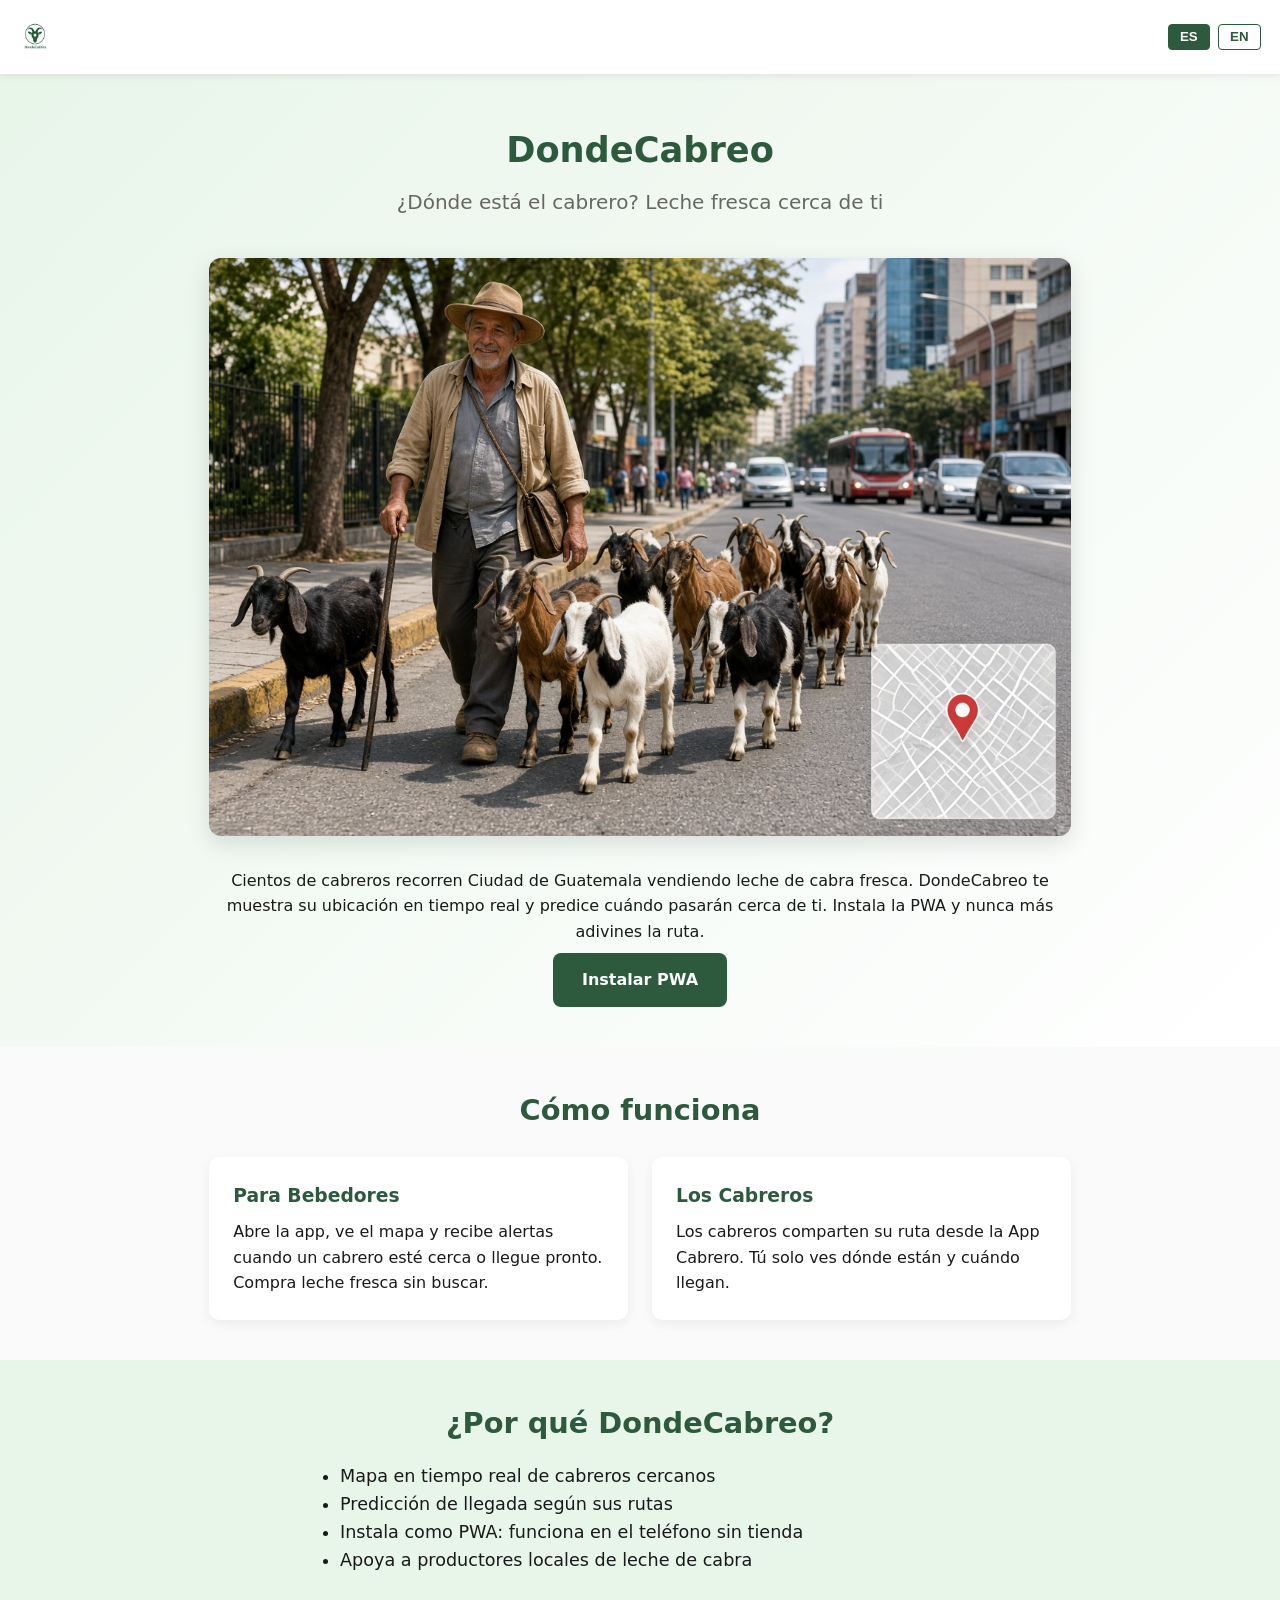
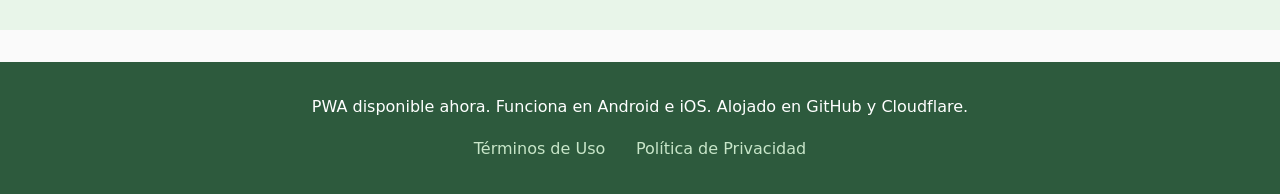
==== index.html @ 41008b91 "Initial website" ====
<!DOCTYPE html>
<html lang="es">
<head>
  <meta charset="UTF-8">
  <meta name="viewport" content="width=device-width, initial-scale=1.0">
  <title>DondeCabreo – Encuentra leche de cabra fresca cerca de ti</title>
  <meta name="description" content="DondeCabreo te muestra dónde están los cabreros en Ciudad de Guatemala y predice cuándo estarán cerca para comprar leche de cabra fresca.">
  <link rel="stylesheet" href="styles.css">
</head>
<body>
  <header>
    <div class="header-inner">
      <img src="imagine_images/Z5g5p.jpg" alt="DondeCabreo" class="logo">
      <div class="lang-switch">
        <button data-lang="es" class="active">ES</button>
        <button data-lang="en">EN</button>
      </div>
    </div>
  </header>

  <section class="hero">
    <div class="container">
      <h1 data-i18n="title">DondeCabreo</h1>
      <p class="subtitle" data-i18n="subtitle">¿Dónde está el cabrero? Leche fresca cerca de ti</p>
      <img src="imagine_images/bJHSn.jpg" alt="Cabrero con su rebaño en Ciudad de Guatemala" class="hero-img">
      <p data-i18n="heroText">Cientos de cabreros recorren Ciudad de Guatemala vendiendo leche de cabra fresca. DondeCabreo te muestra su ubicación en tiempo real y predice cuándo pasarán cerca de ti. Instala la PWA y nunca más adivines la ruta.</p>
      <a href="https://dondecabreo.app" class="cta" data-i18n="ctaDownload" target="_blank" rel="noopener">Instalar PWA</a>
      <!-- Actualiza el enlace de arriba a la URL real de tu PWA -->
    </div>
  </section>

  <section>
    <div class="container">
      <h2 data-i18n="howTitle">Cómo funciona</h2>
      <div class="cards">
        <div class="card">
          <h3 data-i18n="forDrinkers">Para Bebedores</h3>
          <p data-i18n="forDrinkersText">Abre la app, ve el mapa y recibe alertas cuando un cabrero esté cerca o llegue pronto. Compra leche fresca sin buscar.</p>
        </div>
        <div class="card">
          <h3 data-i18n="forCabreros">Los Cabreros</h3>
          <p data-i18n="forCabrerosText">Los cabreros comparten su ruta desde la App Cabrero. Tú solo ves dónde están y cuándo llegan.</p>
        </div>
      </div>
    </div>
  </section>

  <section style="background: var(--accent);">
    <div class="container">
      <h2 data-i18n="benefitsTitle">¿Por qué DondeCabreo?</h2>
      <ul id="benefits-list" style="max-width: 600px; margin: 1rem auto; font-size: 1.1rem;">
        <li>Mapa en tiempo real de cabreros cercanos</li>
        <li>Predicción de llegada según sus rutas</li>
        <li>Instala como PWA: funciona en el teléfono sin tienda</li>
        <li>Apoya a productores locales de leche de cabra</li>
      </ul>
    </div>
  </section>

  <footer>
    <div class="container">
      <p data-i18n="footerNote">PWA disponible ahora. Funciona en Android e iOS. Alojado en GitHub y Cloudflare.</p>
      <p style="margin-top: 1rem;">
        <a href="terms.html" data-i18n="termsLink">Términos de Uso</a>
        <a href="privacy.html" data-i18n="privacyLink">Política de Privacidad</a>
      </p>
    </div>
  </footer>

  <script src="script.js"></script>
</body>
</html>
---- styles.css ----
/* DondeCabreo - Simple responsive styles */
:root {
  --primary: #2d5a3d;
  --primary-light: #4a7c59;
  --accent: #e8f5e9;
  --text: #1a1a1a;
  --bg: #fafafa;
  --white: #ffffff;
  --gray: #666;
}

* { box-sizing: border-box; margin: 0; padding: 0; }
body {
  font-family: system-ui, -apple-system, Segoe UI, Roboto, sans-serif;
  line-height: 1.6;
  color: var(--text);
  background: var(--bg);
}
.container { max-width: 900px; margin: 0 auto; padding: 0 1.2rem; }
header {
  background: var(--white);
  box-shadow: 0 2px 8px rgba(0,0,0,0.08);
  position: sticky; top: 0; z-index: 100;
}
.header-inner {
  display: flex; align-items: center; justify-content: space-between;
  padding: 0.8rem 1.2rem;
}
.logo { height: 48px; width: auto; }
.lang-switch { display: flex; gap: 0.5rem; }
.lang-switch button {
  background: transparent; border: 1px solid var(--primary);
  color: var(--primary); padding: 0.3rem 0.7rem; border-radius: 4px;
  cursor: pointer; font-weight: 600;
}
.lang-switch button.active { background: var(--primary); color: white; }
.hero {
  background: linear-gradient(135deg, var(--accent) 0%, #fff 100%);
  padding: 3rem 0 2rem;
  text-align: center;
}
.hero img.hero-img {
  max-width: 100%; height: auto; border-radius: 12px;
  box-shadow: 0 8px 24px rgba(0,0,0,0.12); margin: 1.5rem 0;
}
h1 { font-size: 2.2rem; color: var(--primary); margin-bottom: 0.5rem; }
.subtitle { font-size: 1.25rem; color: var(--gray); margin-bottom: 1rem; }
.cta {
  display: inline-block; background: var(--primary); color: white;
  padding: 0.9rem 1.8rem; border-radius: 8px; text-decoration: none;
  font-weight: 600; margin: 0.5rem; transition: background 0.2s;
}
.cta:hover { background: var(--primary-light); }
section { padding: 2.5rem 0; }
h2 { font-size: 1.8rem; color: var(--primary); margin-bottom: 1rem; text-align: center; }
.cards { display: grid; grid-template-columns: 1fr; gap: 1.5rem; margin-top: 1.5rem; }
@media (min-width: 640px) { .cards { grid-template-columns: 1fr 1fr; } }
.card {
  background: white; padding: 1.5rem; border-radius: 10px;
  box-shadow: 0 4px 12px rgba(0,0,0,0.06);
}
.card h3 { color: var(--primary); margin-bottom: 0.5rem; }
footer {
  background: var(--primary); color: white; text-align: center;
  padding: 2rem 1rem; margin-top: 2rem;
}
footer a { color: #c8e6c9; text-decoration: none; margin: 0 0.8rem; }
footer a:hover { text-decoration: underline; }
.legal { max-width: 800px; margin: 2rem auto; padding: 0 1.2rem; }
.legal h1 { font-size: 1.8rem; }
.legal h2 { font-size: 1.3rem; text-align: left; margin: 1.5rem 0 0.5rem; }
.legal p, .legal ul { margin-bottom: 1rem; }
.legal ul { padding-left: 1.5rem; }
.note { font-size: 0.9rem; color: var(--gray); margin-top: 2rem; }
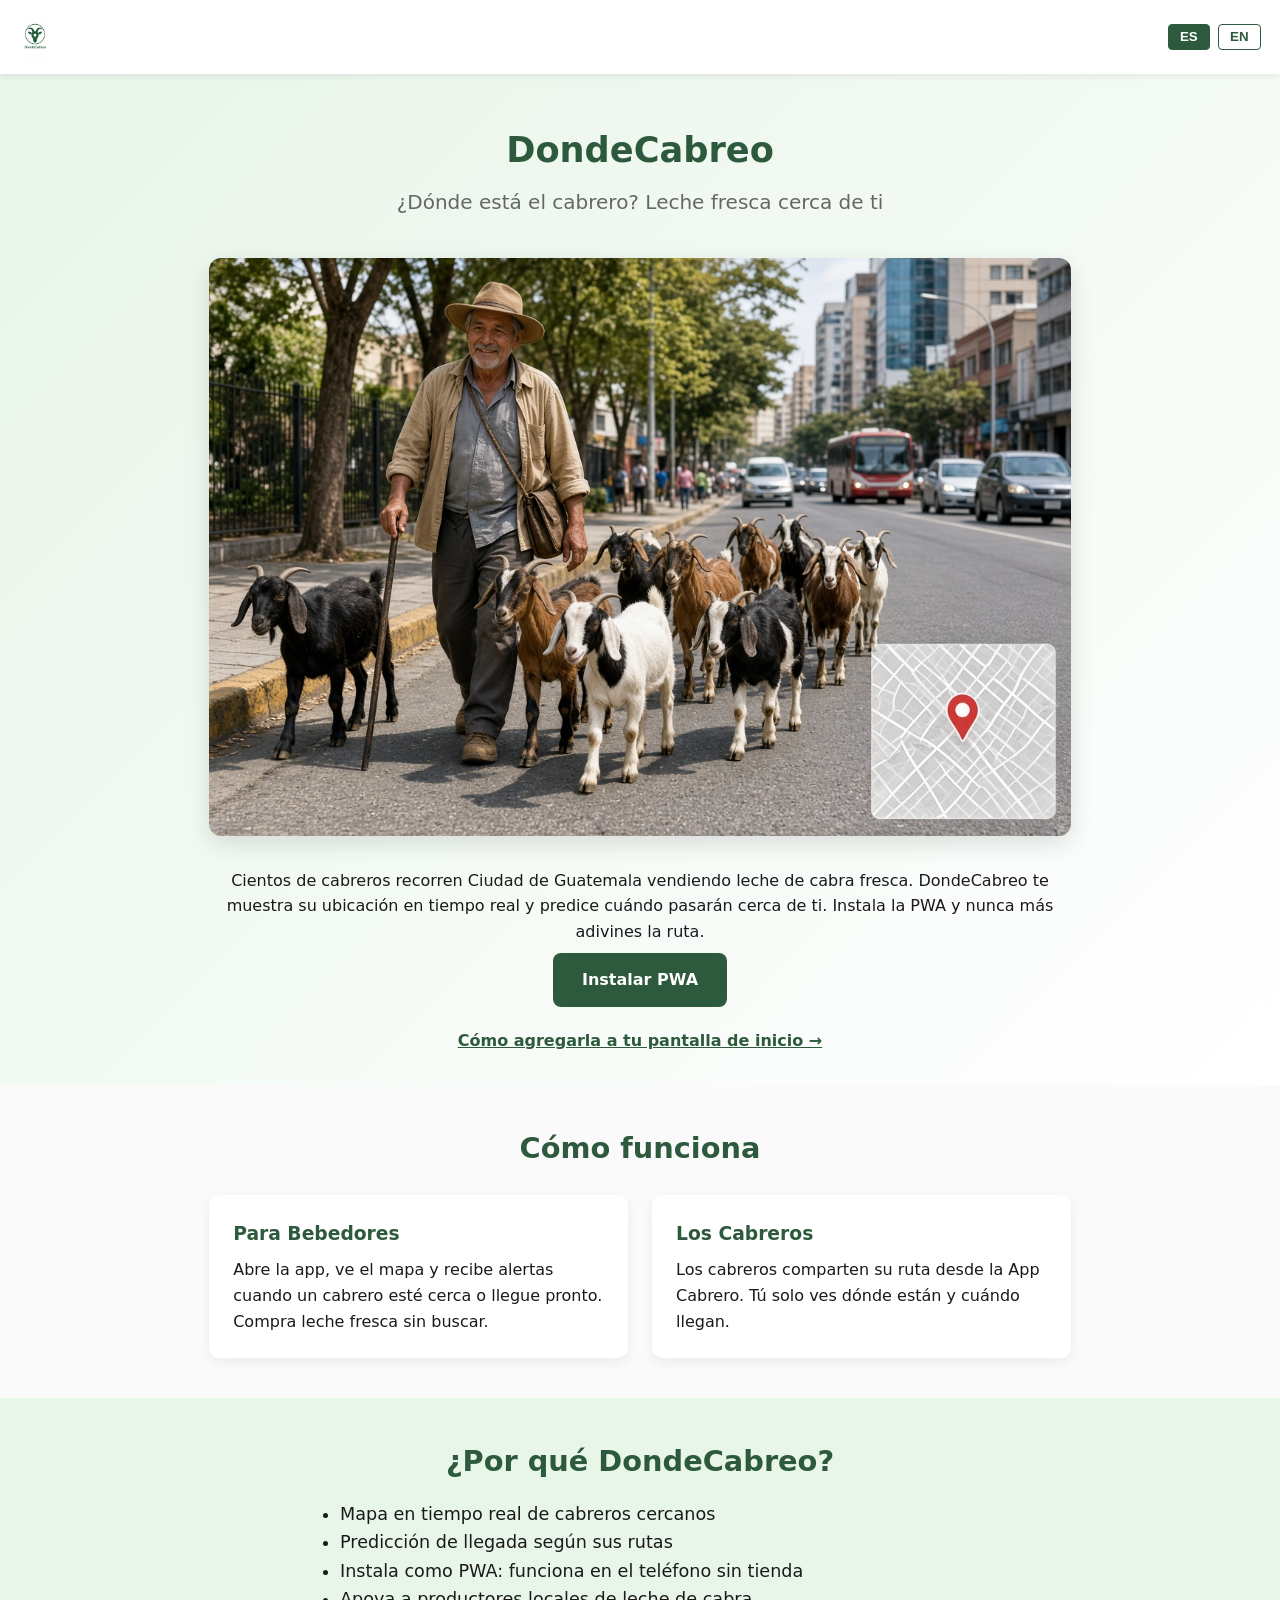
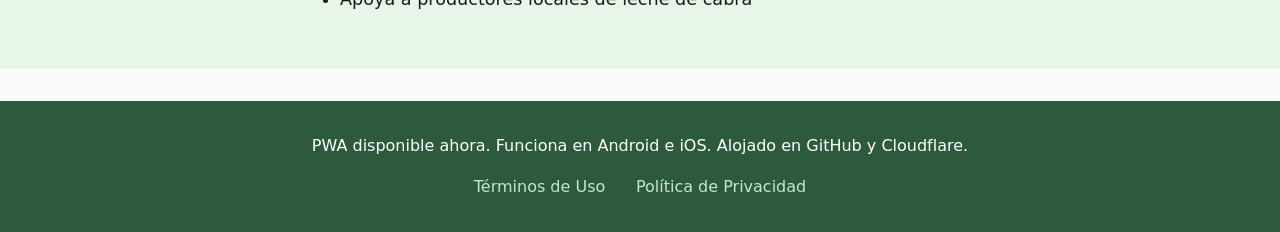
==== commit 58506423: "Link in installation instructions" ====
--- a/index.html
+++ b/index.html
@@ -3,14 +3,14 @@
 <head>
   <meta charset="UTF-8">
   <meta name="viewport" content="width=device-width, initial-scale=1.0">
-  <title>DondeCabreo – Encuentra leche de cabra fresca cerca de ti</title>
-  <meta name="description" content="DondeCabreo te muestra dónde están los cabreros en Ciudad de Guatemala y predice cuándo estarán cerca para comprar leche de cabra fresca.">
+  <title>DondeCabrero – Encuentra leche de cabra fresca cerca de ti</title>
+  <meta name="description" content="DondeCabrero te muestra dónde están los cabreros en Ciudad de Guatemala y predice cuándo estarán cerca para comprar leche de cabra fresca.">
   <link rel="stylesheet" href="styles.css">
 </head>
 <body>
   <header>
     <div class="header-inner">
-      <img src="imagine_images/Z5g5p.jpg" alt="DondeCabreo" class="logo">
+      <img src="imagine_images/Z5g5p.jpg" alt="DondeCabrero" class="logo">
       <div class="lang-switch">
         <button data-lang="es" class="active">ES</button>
         <button data-lang="en">EN</button>
@@ -20,12 +20,12 @@
 
   <section class="hero">
     <div class="container">
-      <h1 data-i18n="title">DondeCabreo</h1>
+      <h1 data-i18n="title">DondeCabrero</h1>
       <p class="subtitle" data-i18n="subtitle">¿Dónde está el cabrero? Leche fresca cerca de ti</p>
       <img src="imagine_images/bJHSn.jpg" alt="Cabrero con su rebaño en Ciudad de Guatemala" class="hero-img">
-      <p data-i18n="heroText">Cientos de cabreros recorren Ciudad de Guatemala vendiendo leche de cabra fresca. DondeCabreo te muestra su ubicación en tiempo real y predice cuándo pasarán cerca de ti. Instala la PWA y nunca más adivines la ruta.</p>
-      <a href="https://dondecabreo.app" class="cta" data-i18n="ctaDownload" target="_blank" rel="noopener">Instalar PWA</a>
-      <!-- Actualiza el enlace de arriba a la URL real de tu PWA -->
+      <p data-i18n="heroText">Cientos de cabreros recorren Ciudad de Guatemala vendiendo leche de cabra fresca. DondeCabrero te muestra su ubicación en tiempo real y predice cuándo pasarán cerca de ti. Instala la PWA y nunca más adivines la ruta.</p>
+      <a href="https://leche.dondecabrero.app" class="cta" data-i18n="ctaDownload" target="_blank" rel="noopener">Instalar PWA</a>
+      <p style="margin-top: 0.8rem;"><a href="install.html" data-i18n="installGuide" style="color: var(--primary); font-weight: 600;">Cómo agregarla a tu pantalla de inicio →</a></p>
     </div>
   </section>
 
@@ -47,7 +47,7 @@
 
   <section style="background: var(--accent);">
     <div class="container">
-      <h2 data-i18n="benefitsTitle">¿Por qué DondeCabreo?</h2>
+      <h2 data-i18n="benefitsTitle">¿Por qué DondeCabrero?</h2>
       <ul id="benefits-list" style="max-width: 600px; margin: 1rem auto; font-size: 1.1rem;">
         <li>Mapa en tiempo real de cabreros cercanos</li>
         <li>Predicción de llegada según sus rutas</li>
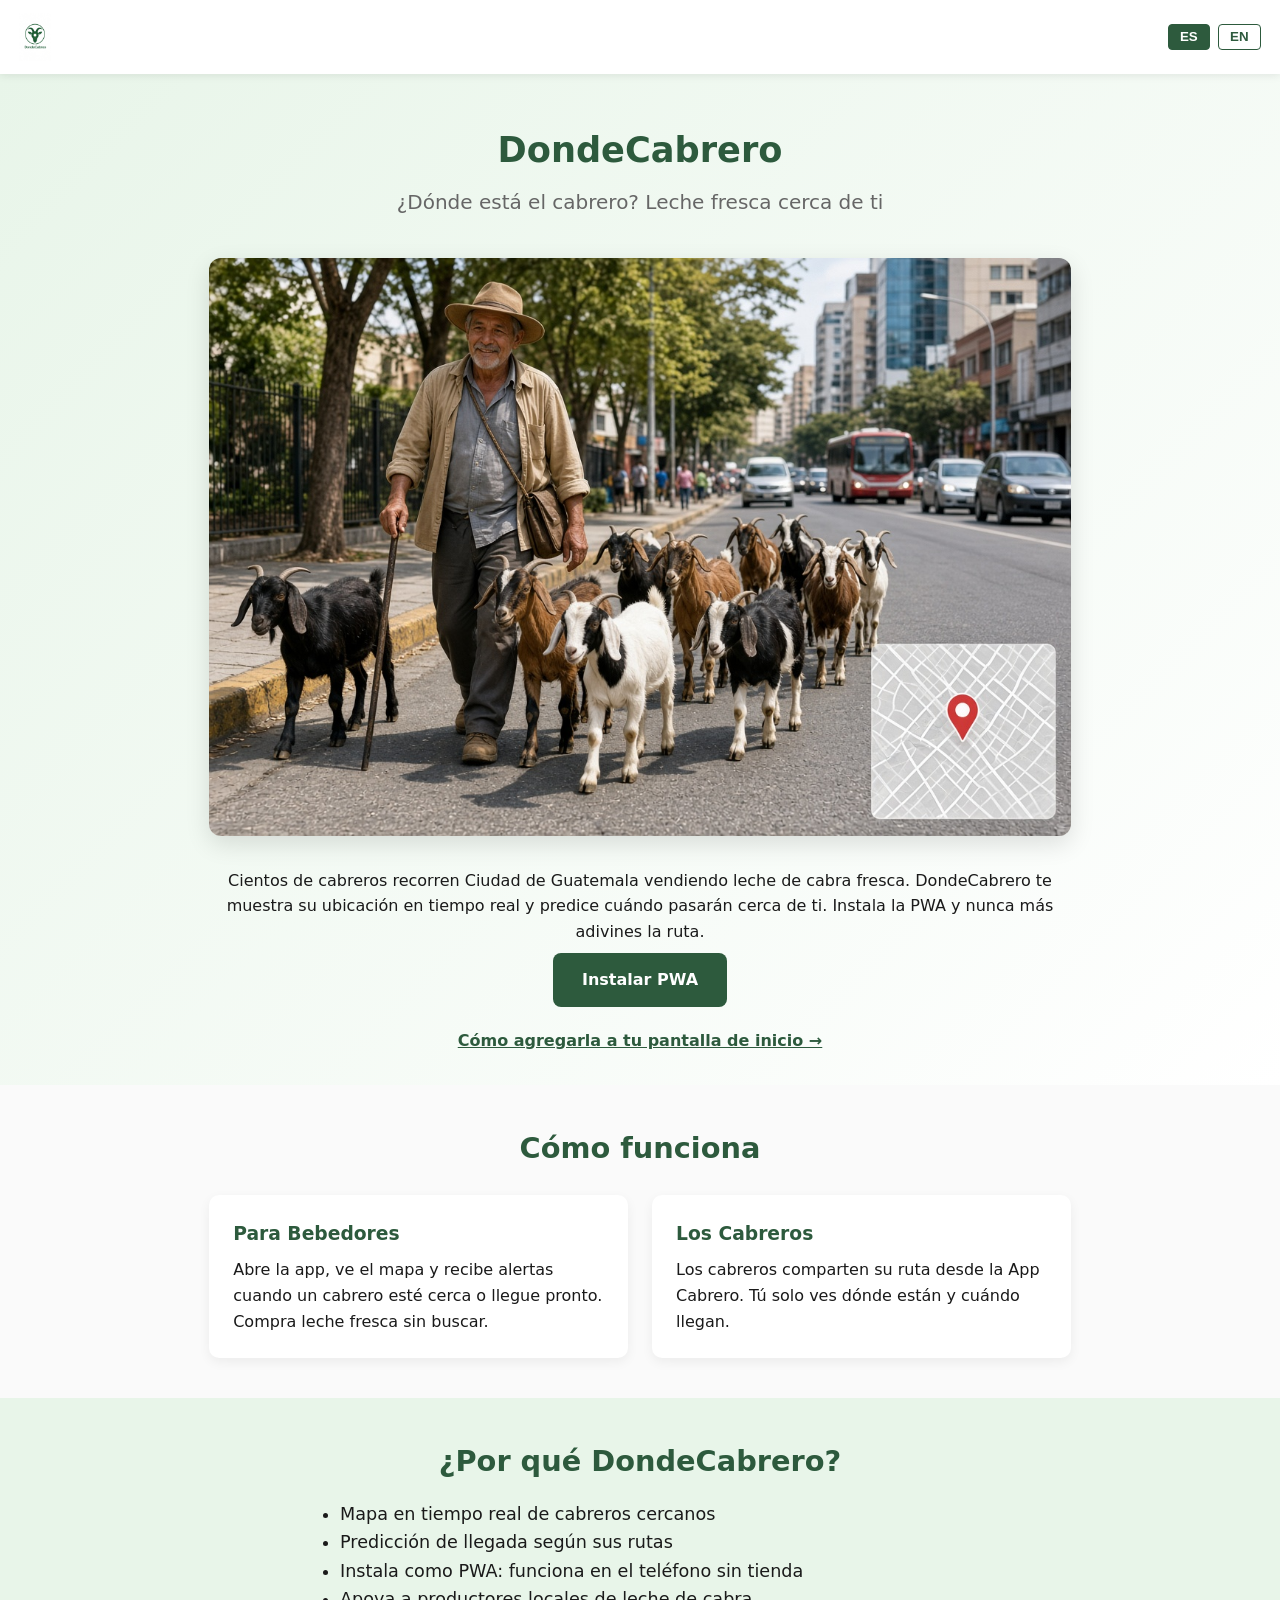
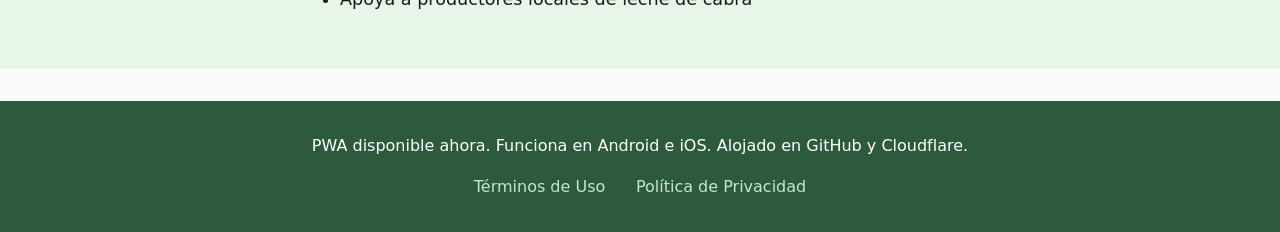
==== commit 2558414e: "Clean up Spanish and English usage" ====
--- a/index.html
+++ b/index.html
@@ -3,7 +3,7 @@
 <head>
   <meta charset="UTF-8">
   <meta name="viewport" content="width=device-width, initial-scale=1.0">
-  <title>DondeCabrero – Encuentra leche de cabra fresca cerca de ti</title>
+  <title data-i18n="pageTitle">DondeCabrero – Encuentra leche de cabra fresca cerca de ti</title>
   <meta name="description" content="DondeCabrero te muestra dónde están los cabreros en Ciudad de Guatemala y predice cuándo estarán cerca para comprar leche de cabra fresca.">
   <link rel="stylesheet" href="styles.css">
 </head>
@@ -22,7 +22,7 @@
     <div class="container">
       <h1 data-i18n="title">DondeCabrero</h1>
       <p class="subtitle" data-i18n="subtitle">¿Dónde está el cabrero? Leche fresca cerca de ti</p>
-      <img src="imagine_images/bJHSn.jpg" alt="Cabrero con su rebaño en Ciudad de Guatemala" class="hero-img">
+      <img src="imagine_images/bJHSn.jpg" alt="Goat shepherd with herd in Guatemala City" class="hero-img">
       <p data-i18n="heroText">Cientos de cabreros recorren Ciudad de Guatemala vendiendo leche de cabra fresca. DondeCabrero te muestra su ubicación en tiempo real y predice cuándo pasarán cerca de ti. Instala la PWA y nunca más adivines la ruta.</p>
       <a href="https://leche.dondecabrero.app" class="cta" data-i18n="ctaDownload" target="_blank" rel="noopener">Instalar PWA</a>
       <p style="margin-top: 0.8rem;"><a href="install.html" data-i18n="installGuide" style="color: var(--primary); font-weight: 600;">Cómo agregarla a tu pantalla de inicio →</a></p>
@@ -49,10 +49,7 @@
     <div class="container">
       <h2 data-i18n="benefitsTitle">¿Por qué DondeCabrero?</h2>
       <ul id="benefits-list" style="max-width: 600px; margin: 1rem auto; font-size: 1.1rem;">
-        <li>Mapa en tiempo real de cabreros cercanos</li>
-        <li>Predicción de llegada según sus rutas</li>
-        <li>Instala como PWA: funciona en el teléfono sin tienda</li>
-        <li>Apoya a productores locales de leche de cabra</li>
+        <!-- Filled by script.js -->
       </ul>
     </div>
   </section>
